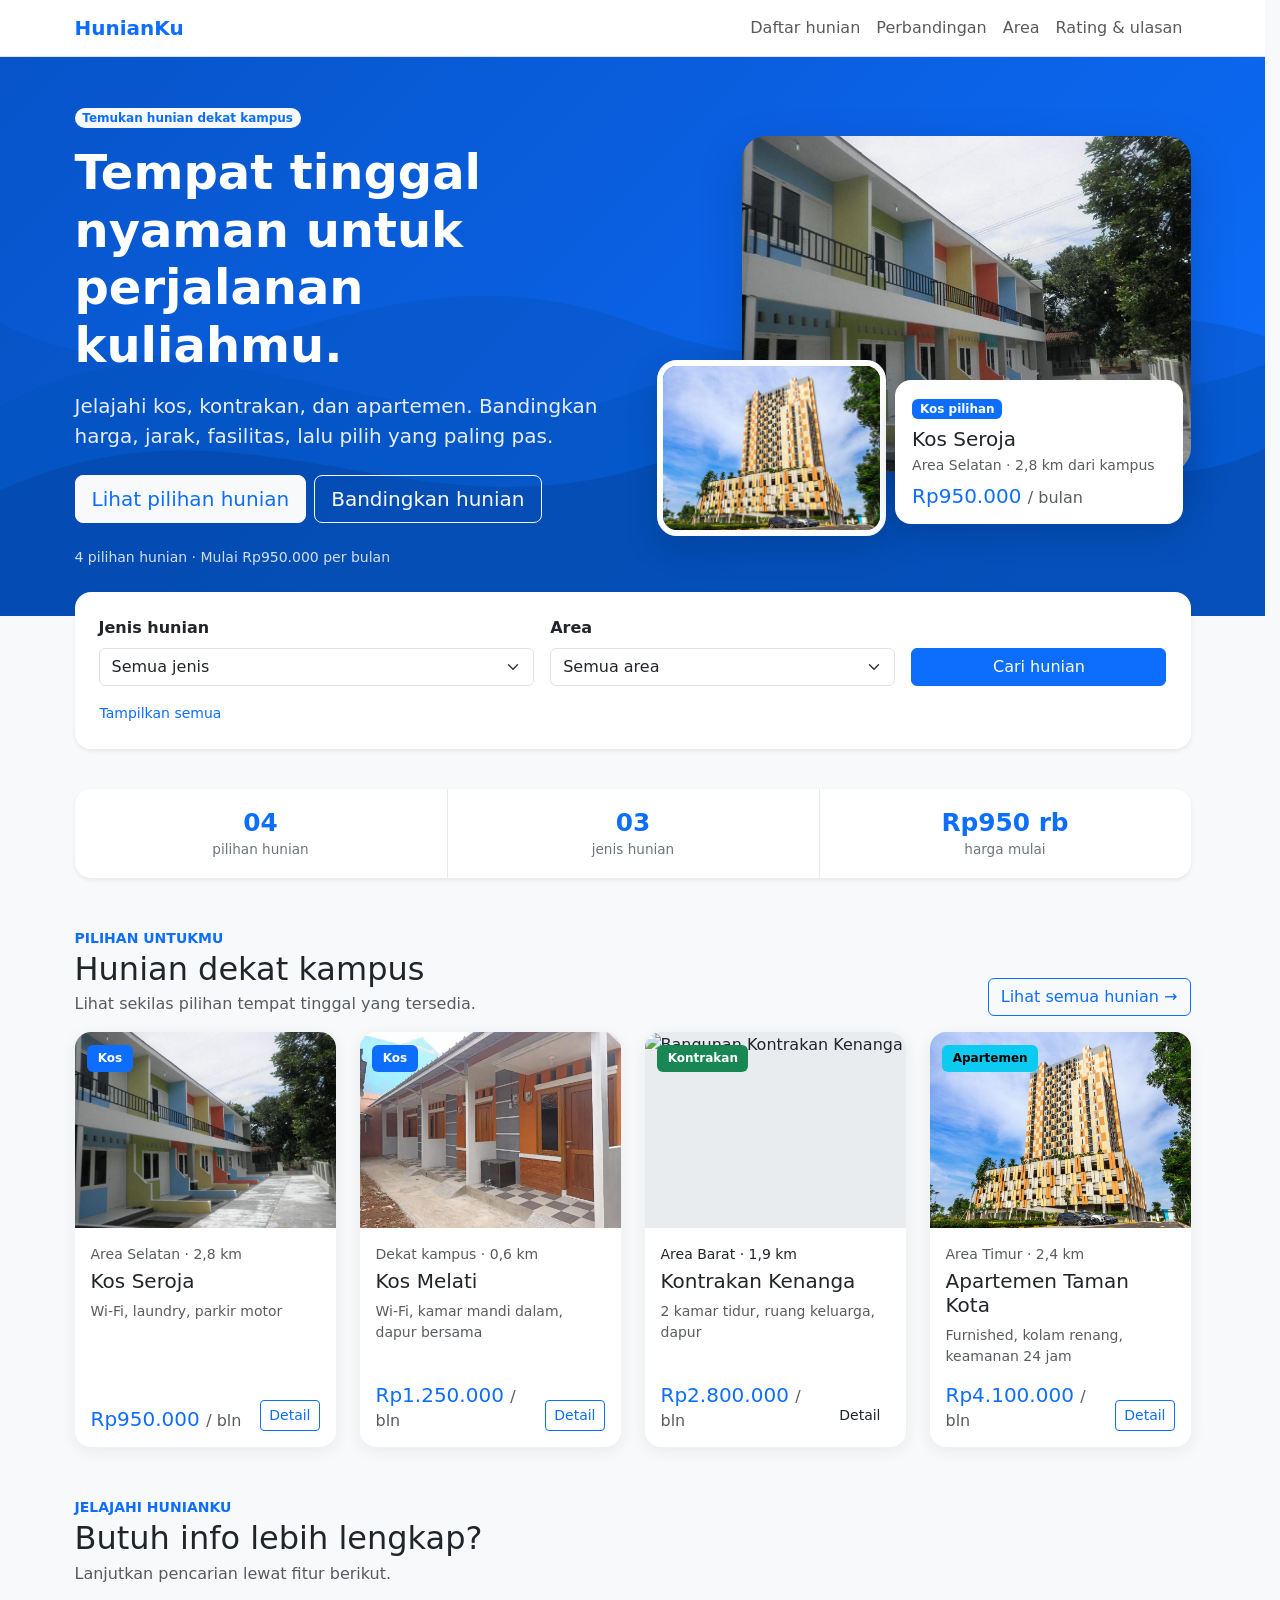
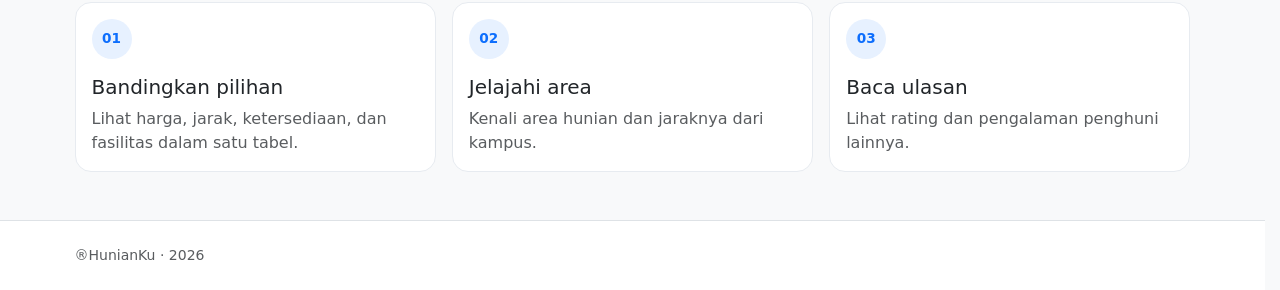
==== index.html @ 8b836fa9 "bagian beranda" ====
<!doctype html>
<html lang="id">
  <head>
    <meta charset="utf-8">
    <meta name="viewport" content="width=device-width, initial-scale=1">
    <meta name="description" content="Temukan dan bandingkan pilihan hunian dekat kampus bersama HunianKu.">
    <title>HunianKu — Pilihan hunian dekat kampus</title>
    <link rel="stylesheet" href="css/bootstrap.min.css">
    <link rel="stylesheet" href="css/beranda.css">
  </head>
  <body class="bg-body-tertiary d-flex flex-column min-vh-100">
    <header class="sticky-top">
      <nav class="navbar navbar-expand-lg bg-white border-bottom" aria-label="Navigasi utama">
        <div class="container">
          <a class="navbar-brand fw-bold text-primary" href="./index.html">HunianKu</a>

          <button class="navbar-toggler" type="button" data-bs-toggle="collapse" data-bs-target="#mainNavigation" aria-controls="mainNavigation" aria-expanded="false" aria-label="Buka navigasi">
            <span class="navbar-toggler-icon"></span>
          </button>

          <div class="collapse navbar-collapse" id="mainNavigation">
            <ul class="navbar-nav ms-auto align-items-lg-center">
              <li class="nav-item"><a class="nav-link" href="./hunian.html">Daftar hunian</a></li>
              <li class="nav-item"><a class="nav-link" href="./perbandingan.html">Perbandingan</a></li>
              <li class="nav-item"><a class="nav-link" href="./area.html">Area</a></li>
              <li class="nav-item"><a class="nav-link" href="./rating-ulasan.html">Rating &amp; ulasan</a></li>
            </ul>
          </div>
        </div>
      </nav>
    </header>

    <main id="beranda" class="flex-grow-1">
      <section class="home-hero text-white">
        <div class="container py-5 py-lg-5">
          <div class="row align-items-center g-5">
            <div class="col-lg-6">
              <span class="badge rounded-pill text-bg-light text-primary mb-3">Temukan hunian dekat kampus</span>
              <h1 class="display-5 fw-bold mb-3">Tempat tinggal nyaman untuk perjalanan kuliahmu.</h1>
              <p class="lead home-hero-copy mb-4">Jelajahi kos, kontrakan, dan apartemen. Bandingkan harga, jarak, fasilitas, lalu pilih yang paling pas.</p>
              <div class="d-flex flex-wrap gap-2">
                <a class="btn btn-light btn-lg text-primary" href="#pilihan-hunian">Lihat pilihan hunian</a>
                <a class="btn btn-outline-light btn-lg" href="./perbandingan.html">Bandingkan hunian</a>
              </div>
              <p class="small mt-4 mb-0 home-hero-note">4 pilihan hunian <span aria-hidden="true">·</span> Mulai Rp950.000 per bulan</p>
            </div>

            <div class="col-lg-6">
              <div class="home-hero-visual" aria-label="Contoh hunian di HunianKu">
                <img class="home-hero-main" src="gambar/KosSeroja.jpg" alt="Tampak luar Kos Seroja">
                <img class="home-hero-inset" src="gambar/ApartemenTamanKota.jpg" alt="Apartemen Taman Kota">
                <div class="home-hero-property-card">
                  <span class="badge text-bg-primary mb-2">Kos pilihan</span>
                  <h2 class="h5 mb-1">Kos Seroja</h2>
                  <p class="small text-body-secondary mb-2">Area Selatan · 2,8 km dari kampus</p>
                  <p class="h5 text-primary mb-0">Rp950.000 <small class="fs-6 text-body-secondary">/ bulan</small></p>
                </div>
              </div>
            </div>
          </div>
        </div>
      </section>

      <section class="container home-search-section" aria-label="Pencarian cepat hunian">
        <form id="home-search-form" class="card border-0 shadow-sm p-3 p-lg-4" role="search">
          <div class="row g-3 align-items-end">
            <div class="col-md-5">
              <label class="form-label fw-semibold" for="home-type">Jenis hunian</label>
              <select class="form-select" id="home-type">
                <option value="all">Semua jenis</option>
                <option value="kos">Kos</option>
                <option value="kontrakan">Kontrakan</option>
                <option value="apartemen">Apartemen</option>
              </select>
            </div>
            <div class="col-md-4">
              <label class="form-label fw-semibold" for="home-area">Area</label>
              <select class="form-select" id="home-area">
                <option value="all">Semua area</option>
                <option value="selatan">Selatan</option>
                <option value="dekat-kampus">Dekat kampus</option>
                <option value="barat">Barat</option>
                <option value="timur">Timur</option>
              </select>
            </div>
            <div class="col-md-3 d-grid">
              <button class="btn btn-primary" type="submit">Cari hunian</button>
            </div>
            <div class="col-12 d-flex flex-wrap align-items-center gap-2">
              <button class="btn btn-sm btn-link p-0 text-decoration-none" id="home-search-reset" type="button">Tampilkan semua</button>
              <span class="small text-body-secondary" id="home-search-status" aria-live="polite"></span>
            </div>
          </div>
        </form>
      </section>

      <div class="container py-4 py-lg-5">
        <section class="home-stats card border-0 shadow-sm mb-5" aria-label="Ringkasan pilihan hunian">
          <div class="row g-0 text-center">
            <div class="col-4 home-stat">
              <span class="home-stat-number">04</span>
              <span class="home-stat-label">pilihan hunian</span>
            </div>
            <div class="col-4 home-stat">
              <span class="home-stat-number">03</span>
              <span class="home-stat-label">jenis hunian</span>
            </div>
            <div class="col-4 home-stat">
              <span class="home-stat-number">Rp950 rb</span>
              <span class="home-stat-label">harga mulai</span>
            </div>
          </div>
        </section>

        <section id="pilihan-hunian" class="mb-5" aria-labelledby="featured-title">
          <div class="d-flex flex-wrap align-items-end justify-content-between gap-3 mb-3">
            <div>
              <span class="small fw-semibold text-primary text-uppercase">Pilihan untukmu</span>
              <h2 class="h2 mb-1" id="featured-title">Hunian dekat kampus</h2>
              <p class="text-body-secondary mb-0">Lihat sekilas pilihan tempat tinggal yang tersedia.</p>
            </div>
            <a class="btn btn-outline-primary" href="./hunian.html">Lihat semua hunian <span aria-hidden="true">→</span></a>
          </div>

          <div class="row g-4">
            <div class="home-listing-item col-sm-6 col-xl-3" data-type="kos" data-area="selatan">
              <article class="card home-listing-card h-100">
                <div class="home-listing-image">
                  <img src="gambar/KosSeroja.jpg" alt="Bangunan Kos Seroja" loading="lazy">
                  <span class="badge text-bg-primary">Kos</span>
                </div>
                <div class="card-body d-flex flex-column">
                  <p class="small text-body-secondary mb-1">Area Selatan · 2,8 km</p>
                  <h3 class="h5 mb-2">Kos Seroja</h3>
                  <p class="small text-body-secondary mb-3">Wi-Fi, laundry, parkir motor</p>
                  <div class="d-flex align-items-end justify-content-between gap-2 mt-auto">
                    <p class="h5 text-primary mb-0">Rp950.000 <small class="fs-6 text-body-secondary">/ bln</small></p>
                    <a class="btn btn-sm btn-outline-primary" href="./hunian.html">Detail</a>
                  </div>
                </div>
              </article>
            </div>

            <div class="home-listing-item col-sm-6 col-xl-3" data-type="kos" data-area="dekat-kampus">
              <article class="card home-listing-card h-100">
                <div class="home-listing-image">
                  <img src="gambar/KosMelati.jpg" alt="Bangunan Kos Melati" loading="lazy">
                  <span class="badge text-bg-primary">Kos</span>
                </div>
                <div class="card-body d-flex flex-column">
                  <p class="small text-body-secondary mb-1">Dekat kampus · 0,6 km</p>
                  <h3 class="h5 mb-2">Kos Melati</h3>
                  <p class="small text-body-secondary mb-3">Wi-Fi, kamar mandi dalam, dapur bersama</p>
                  <div class="d-flex align-items-end justify-content-between gap-2 mt-auto">
                    <p class="h5 text-primary mb-0">Rp1.250.000 <small class="fs-6 text-body-secondary">/ bln</small></p>
                    <a class="btn btn-sm btn-outline-primary" href="./hunian.html">Detail</a>
                  </div>
                </div>
              </article>
            </div>

            <div class="home-listing-item col-sm-6 col-xl-3" data-type="kontrakan" data-area="barat">
              <article class="card home-listing-card h-100">
                <div class="home-listing-image">
                  <img src="gambar/KontrakanKenanga.jpg" alt="Bangunan Kontrakan Kenanga" loading="lazy">
                  <span class="badge text-bg-success">Kontrakan</span>
                </div>
                <div class="card-body d-flex flex-column">
                  <p class="small text-body- mb-1">Area Barat · 1,9 km</p>
                  <h3 class="h5 mb-2">Kontrakan Kenanga</h3>
                  <p class="small text-body-secondary mb-3">2 kamar tidur, ruang keluarga, dapur</p>
                  <div class="d-flex align-items-end justify-content-between gap-2 mt-auto">
                    <p class="h5 text-primary mb-0">Rp2.800.000 <small class="fs-6 text-body-secondary">/ bln</small></p>
                    <a class="btn btn-sm btn-outline-secondaryprimary" href="./hunian.html">Detail</a>
                  </div>
                </div>
              </article>
            </div>

            <div class="home-listing-item col-sm-6 col-xl-3" data-type="apartemen" data-area="timur">
              <article class="card home-listing-card h-100">
                <div class="home-listing-image">
                  <img src="gambar/ApartemenTamanKota.jpg" alt="Apartemen Taman Kota" loading="lazy">
                  <span class="badge text-bg-info">Apartemen</span>
                </div>
                <div class="card-body d-flex flex-column">
                  <p class="small text-body-secondary mb-1">Area Timur · 2,4 km</p>
                  <h3 class="h5 mb-2">Apartemen Taman Kota</h3>
                  <p class="small text-body-secondary mb-3">Furnished, kolam renang, keamanan 24 jam</p>
                  <div class="d-flex align-items-end justify-content-between gap-2 mt-auto">
                    <p class="h5 text-primary mb-0">Rp4.100.000 <small class="fs-6 text-body-secondary">/ bln</small></p>
                    <a class="btn btn-sm btn-outline-primary" href="./hunian.html">Detail</a>
                  </div>
                </div>
              </article>
            </div>
          </div>
        </section>

        <section aria-labelledby="explore-title">
          <div class="mb-3">
            <span class="small fw-semibold text-primary text-uppercase">Jelajahi HunianKu</span>
            <h2 class="h2 mb-1" id="explore-title">Butuh info lebih lengkap?</h2>
            <p class="text-body-secondary mb-0">Lanjutkan pencarian lewat fitur berikut.</p>
          </div>
          <div class="row g-3">
            <div class="col-md-4">
              <a class="home-shortcut card h-100 text-decoration-none" href="./perbandingan.html">
                <div class="card-body">
                  <span class="home-shortcut-number">01</span>
                  <h3 class="h5 text-body mt-3">Bandingkan pilihan</h3>
                  <p class="text-body-secondary mb-0">Lihat harga, jarak, ketersediaan, dan fasilitas dalam satu tabel.</p>
                </div>
              </a>
            </div>
            <div class="col-md-4">
              <a class="home-shortcut card h-100 text-decoration-none" href="./area.html">
                <div class="card-body">
                  <span class="home-shortcut-number">02</span>
                  <h3 class="h5 text-body mt-3">Jelajahi area</h3>
                  <p class="text-body-secondary mb-0">Kenali area hunian dan jaraknya dari kampus.</p>
                </div>
              </a>
            </div>
            <div class="col-md-4">
              <a class="home-shortcut card h-100 text-decoration-none" href="./rating-ulasan.html">
                <div class="card-body">
                  <span class="home-shortcut-number">03</span>
                  <h3 class="h5 text-body mt-3">Baca ulasan</h3>
                  <p class="text-body-secondary mb-0">Lihat rating dan pengalaman penghuni lainnya.</p>
                </div>
              </a>
            </div>
          </div>
        </section>
      </div>
    </main>

    <footer class="border-top bg-white py-4">
      <div class="container small text-body-secondary">®HunianKu · 2026</div>
    </footer>
    <script src="js/bootstrap.bundle.min.js"></script>
    <script src="js/beranda.js"></script>
  </body>
</html>
---- css/beranda.css ----
html {
  scroll-behavior: smooth;
  scrollbar-gutter: stable;
}

section[id] {
  scroll-margin-top: 5rem;
}

.home-hero {
  overflow: hidden;
  background-color: #0d6efd;
  background-image:
    url("data:image/svg+xml,%3Csvg xmlns='http://www.w3.org/2000/svg' viewBox='0 0 1440 400' preserveAspectRatio='none'%3E%3Cpath fill='%23064eb5' fill-opacity='.35' d='M0 190 C240 270 420 120 720 190 C1000 260 1200 150 1440 200 L1440 400 L0 400 Z'/%3E%3Cpath fill='%230052bd' fill-opacity='.45' d='M0 250 C250 160 470 300 720 240 C1000 170 1200 280 1440 220 L1440 400 L0 400 Z'/%3E%3Cpath fill='%23043d91' fill-opacity='.35' d='M0 310 C280 230 470 350 750 290 C1050 220 1250 340 1440 280 L1440 400 L0 400 Z'/%3E%3C/svg%3E"),
    linear-gradient(135deg, #0754c9, #0d6efd);
  background-position: center;
  background-repeat: no-repeat;
  background-size: 100% 100%, cover;
}

.home-hero-copy {
  max-width: 38rem;
  color: rgba(255, 255, 255, .9);
}

.home-hero-note {
  color: rgba(255, 255, 255, .82);
}

.home-search-section {
  position: relative;
  z-index: 2;
  margin-top: -1.5rem;
  margin-bottom: -.5rem;
}

.home-search-section .card {
  border-radius: 1rem;
}

.home-hero-visual {
  position: relative;
  width: 100%;
  max-width: 35rem;
  height: 25rem;
  margin-inline: auto;
}

.home-hero-main {
  position: absolute;
  top: 0;
  right: 0;
  width: 84%;
  height: 84%;
  border-radius: 1.5rem;
  object-fit: cover;
  box-shadow: 0 1rem 2.5rem rgba(3, 28, 72, .25);
}

.home-hero-inset {
  position: absolute;
  bottom: 0;
  left: 0;
  width: 43%;
  height: 44%;
  border: .4rem solid #fff;
  border-radius: 1.25rem;
  object-fit: cover;
  box-shadow: 0 .75rem 2rem rgba(3, 28, 72, .2);
}

.home-hero-property-card {
  position: absolute;
  right: .5rem;
  bottom: .75rem;
  width: min(63%, 18rem);
  padding: 1rem 1.1rem;
  border-radius: 1rem;
  background: #fff;
  color: #212529;
  box-shadow: 0 .75rem 2rem rgba(3, 28, 72, .2);
}

.home-stats {
  overflow: hidden;
  border-radius: 1rem;
}

.home-stat {
  padding: 1.15rem .75rem;
}

.home-stat + .home-stat {
  border-left: 1px solid #e9ecef;
}

.home-stat-number,
.home-stat-label {
  display: block;
}

.home-stat-number {
  color: #0d6efd;
  font-size: clamp(1.05rem, 2.7vw, 1.55rem);
  font-weight: 700;
  line-height: 1.3;
}

.home-stat-label {
  color: #6c757d;
  font-size: .85rem;
}

.home-listing-card {
  overflow: hidden;
  border: 0;
  border-radius: 1rem;
  box-shadow: 0 .25rem 1rem rgba(33, 37, 41, .07);
  transition: transform .2s ease, box-shadow .2s ease;
}

.home-listing-card:hover {
  transform: translateY(-3px);
  box-shadow: 0 .75rem 1.5rem rgba(33, 37, 41, .12);
}

.home-listing-image {
  position: relative;
  overflow: hidden;
  aspect-ratio: 4 / 3;
  background: #e9ecef;
}

.home-listing-image img {
  width: 100%;
  height: 100%;
  object-fit: cover;
  transition: transform .25s ease;
}

.home-listing-card:hover .home-listing-image img {
  transform: scale(1.04);
}

.home-listing-image .badge {
  position: absolute;
  top: .8rem;
  left: .8rem;
  padding: .45rem .65rem;
}

.home-shortcut {
  border: 1px solid #e7ebf0;
  border-radius: 1rem;
  transition: border-color .2s ease, transform .2s ease, box-shadow .2s ease;
}

.home-shortcut:hover {
  transform: translateY(-2px);
  border-color: #b6d4fe;
  box-shadow: 0 .5rem 1.25rem rgba(13, 110, 253, .08);
}

.home-shortcut-number {
  display: inline-grid;
  width: 2.5rem;
  height: 2.5rem;
  place-items: center;
  border-radius: 50%;
  background: #e7f1ff;
  color: #0d6efd;
  font-size: .85rem;
  font-weight: 700;
}

@media (max-width: 991.98px) {
  .home-hero-visual {
    max-width: 38rem;
    height: 22rem;
  }
}

@media (max-width: 575.98px) {
  .home-hero-visual {
    height: 18rem;
  }

  .home-hero-main {
    width: 88%;
    height: 82%;
  }

  .home-hero-inset {
    width: 42%;
    height: 42%;
  }

  .home-hero-property-card {
    right: 0;
    bottom: .25rem;
    width: 64%;
    padding: .75rem;
  }

  .home-hero-property-card .h5 {
    font-size: 1rem;
  }

  .home-stat {
    padding: 1rem .35rem;
  }

  .home-stat-label {
    font-size: .72rem;
  }
}

@media (prefers-reduced-motion: reduce) {
  .home-listing-card,
  .home-listing-image img,
  .home-shortcut {
    transition: none;
  }
}
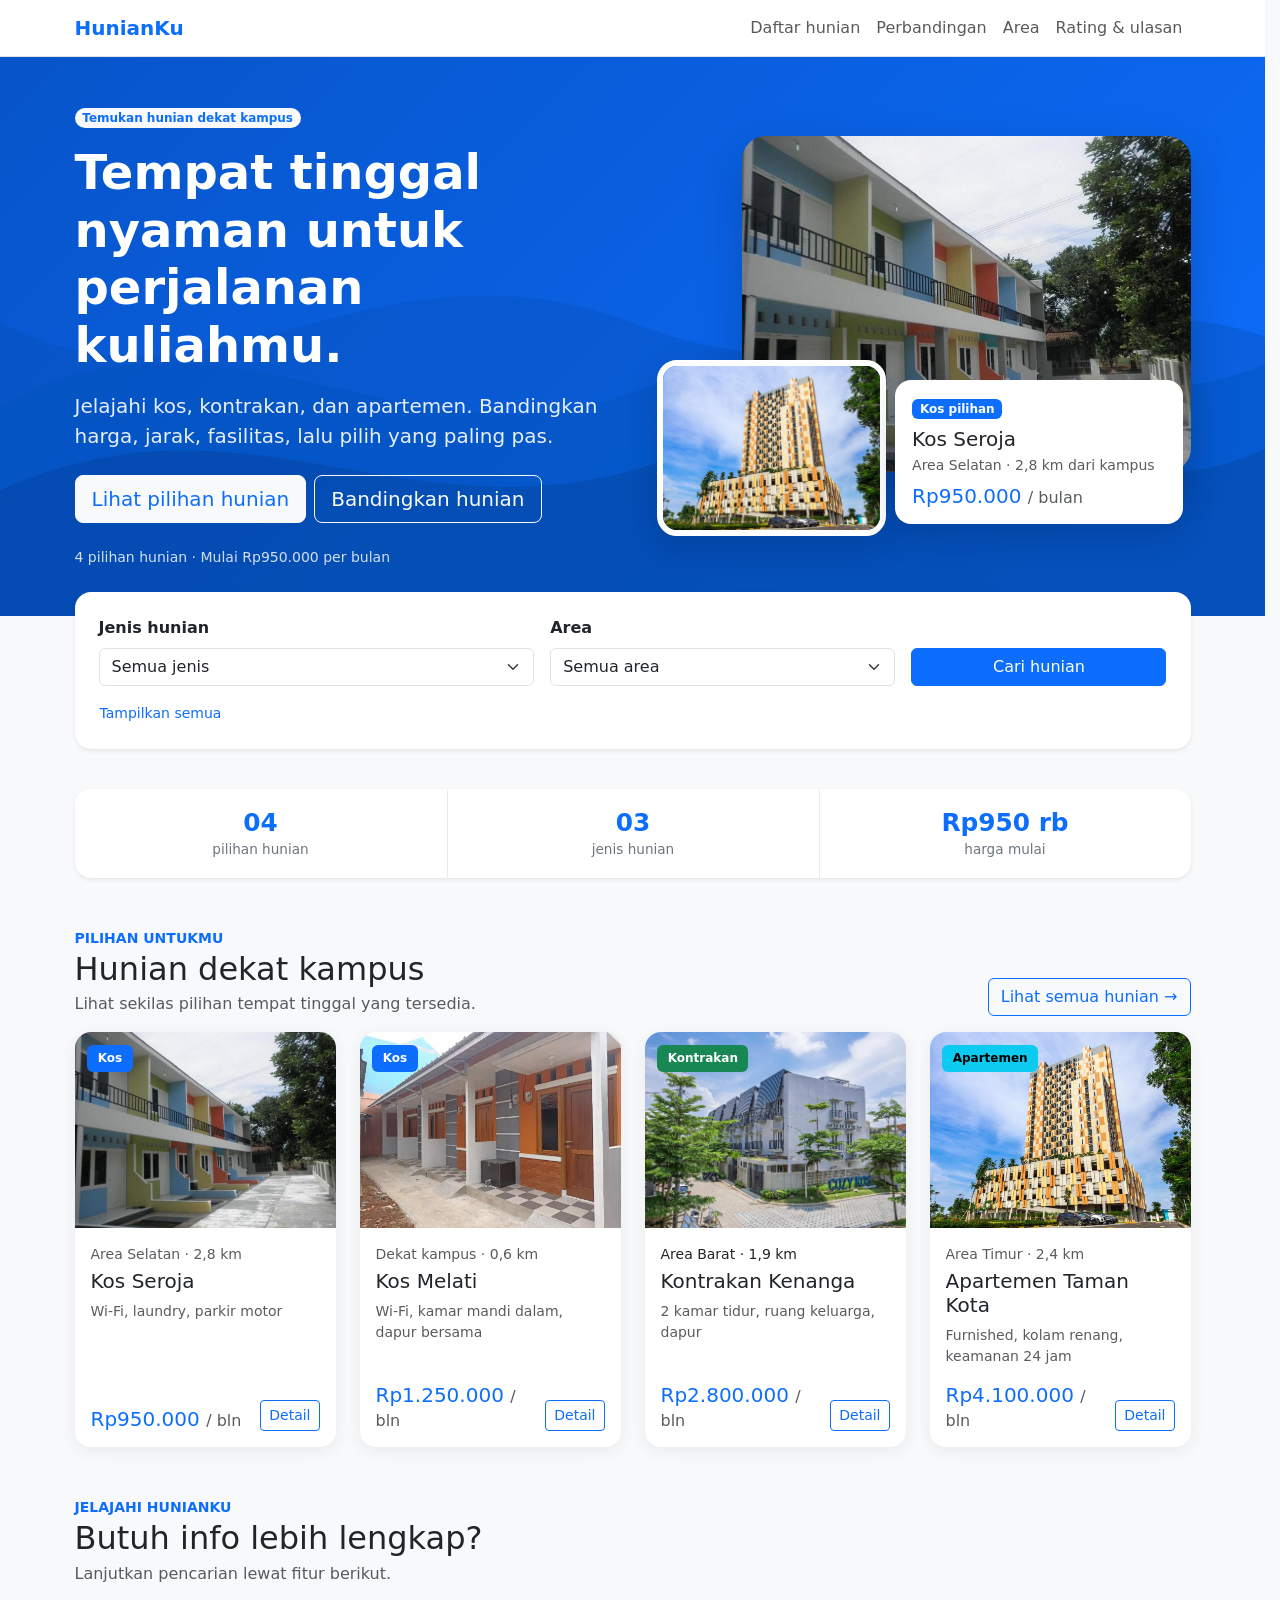
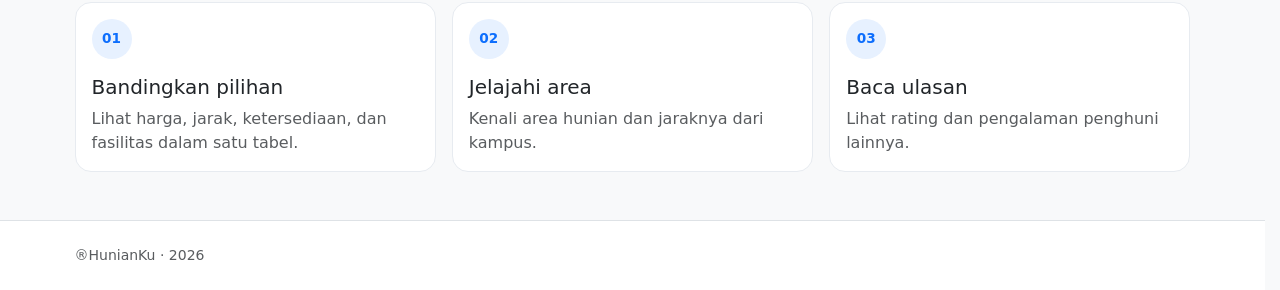
==== commit 72444f7a: "penyesuaian baris code" ====
--- a/index.html
+++ b/index.html
@@ -171,7 +171,7 @@
                   <p class="small text-body-secondary mb-3">2 kamar tidur, ruang keluarga, dapur</p>
                   <div class="d-flex align-items-end justify-content-between gap-2 mt-auto">
                     <p class="h5 text-primary mb-0">Rp2.800.000 <small class="fs-6 text-body-secondary">/ bln</small></p>
-                    <a class="btn btn-sm btn-outline-secondaryprimary" href="./hunian.html">Detail</a>
+                    <a class="btn btn-sm btn-outline-primary" href="./hunian.html">Detail</a>
                   </div>
                 </div>
               </article>
